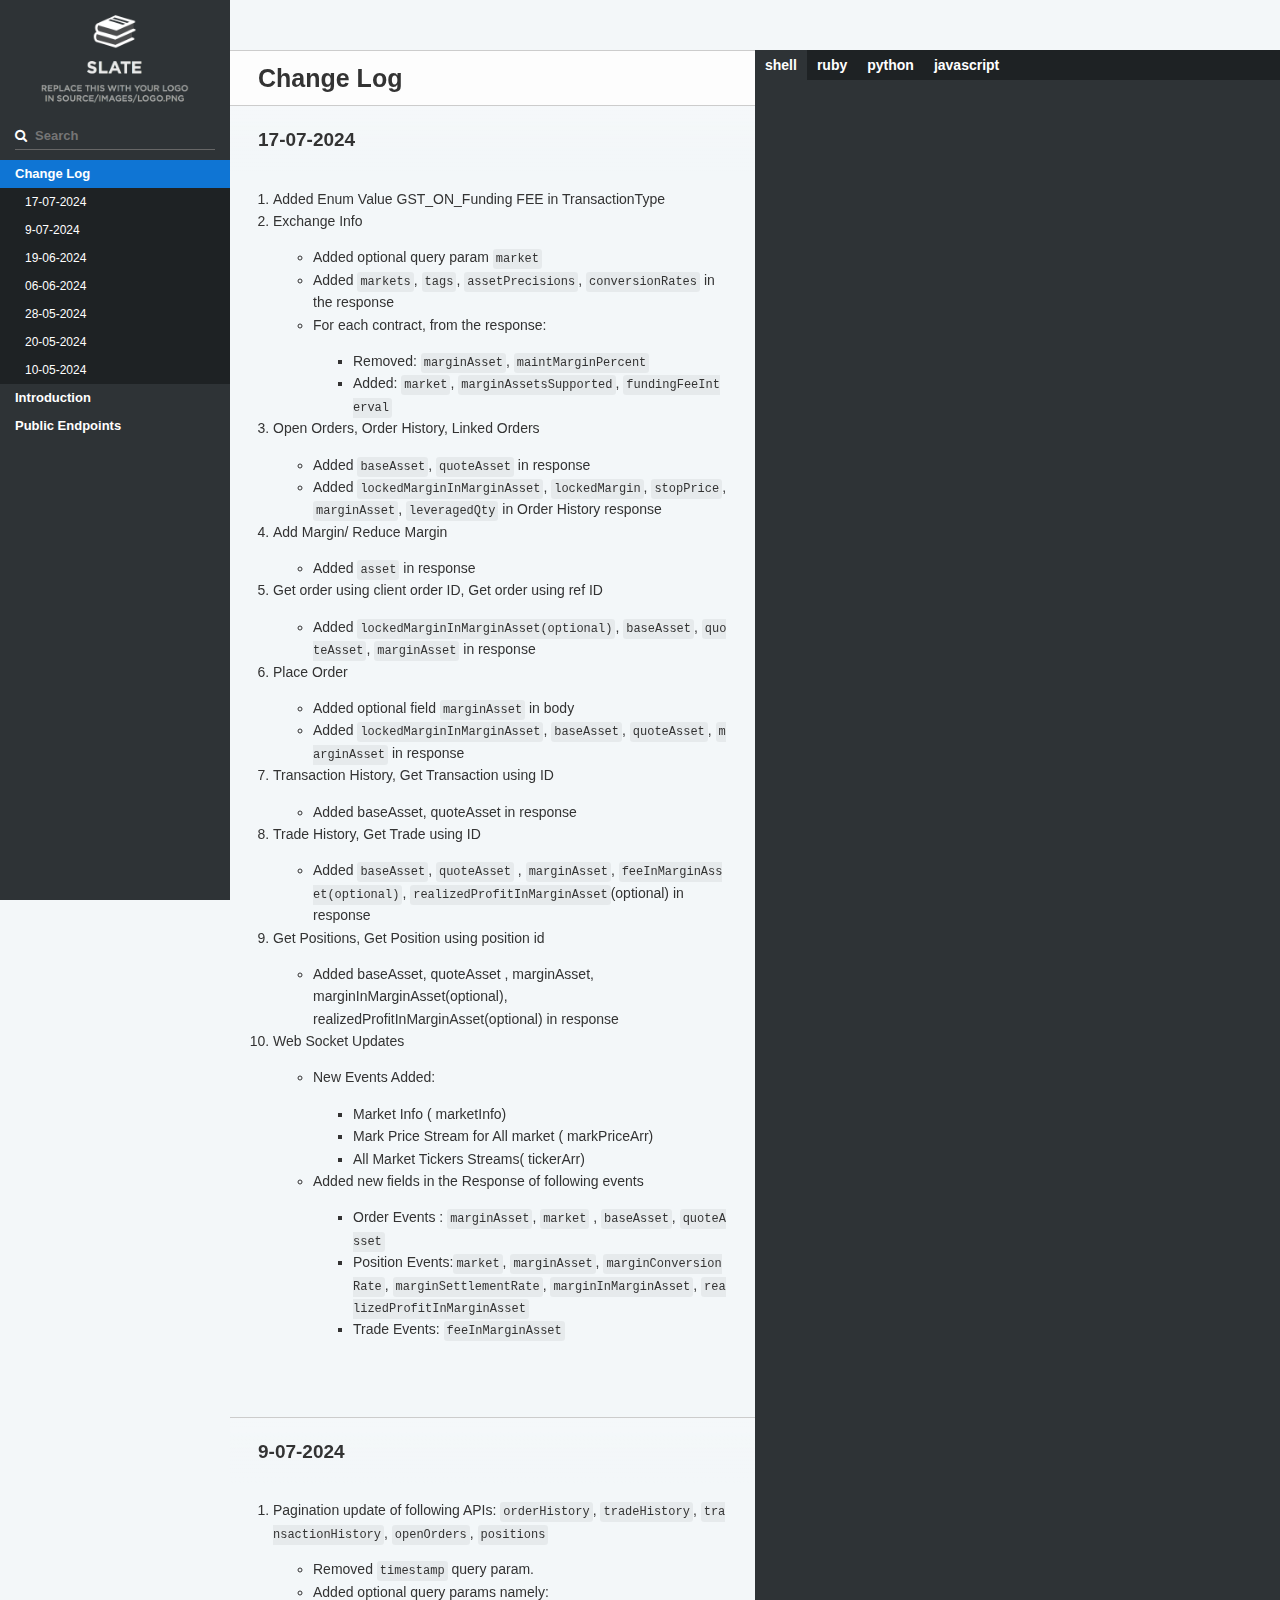
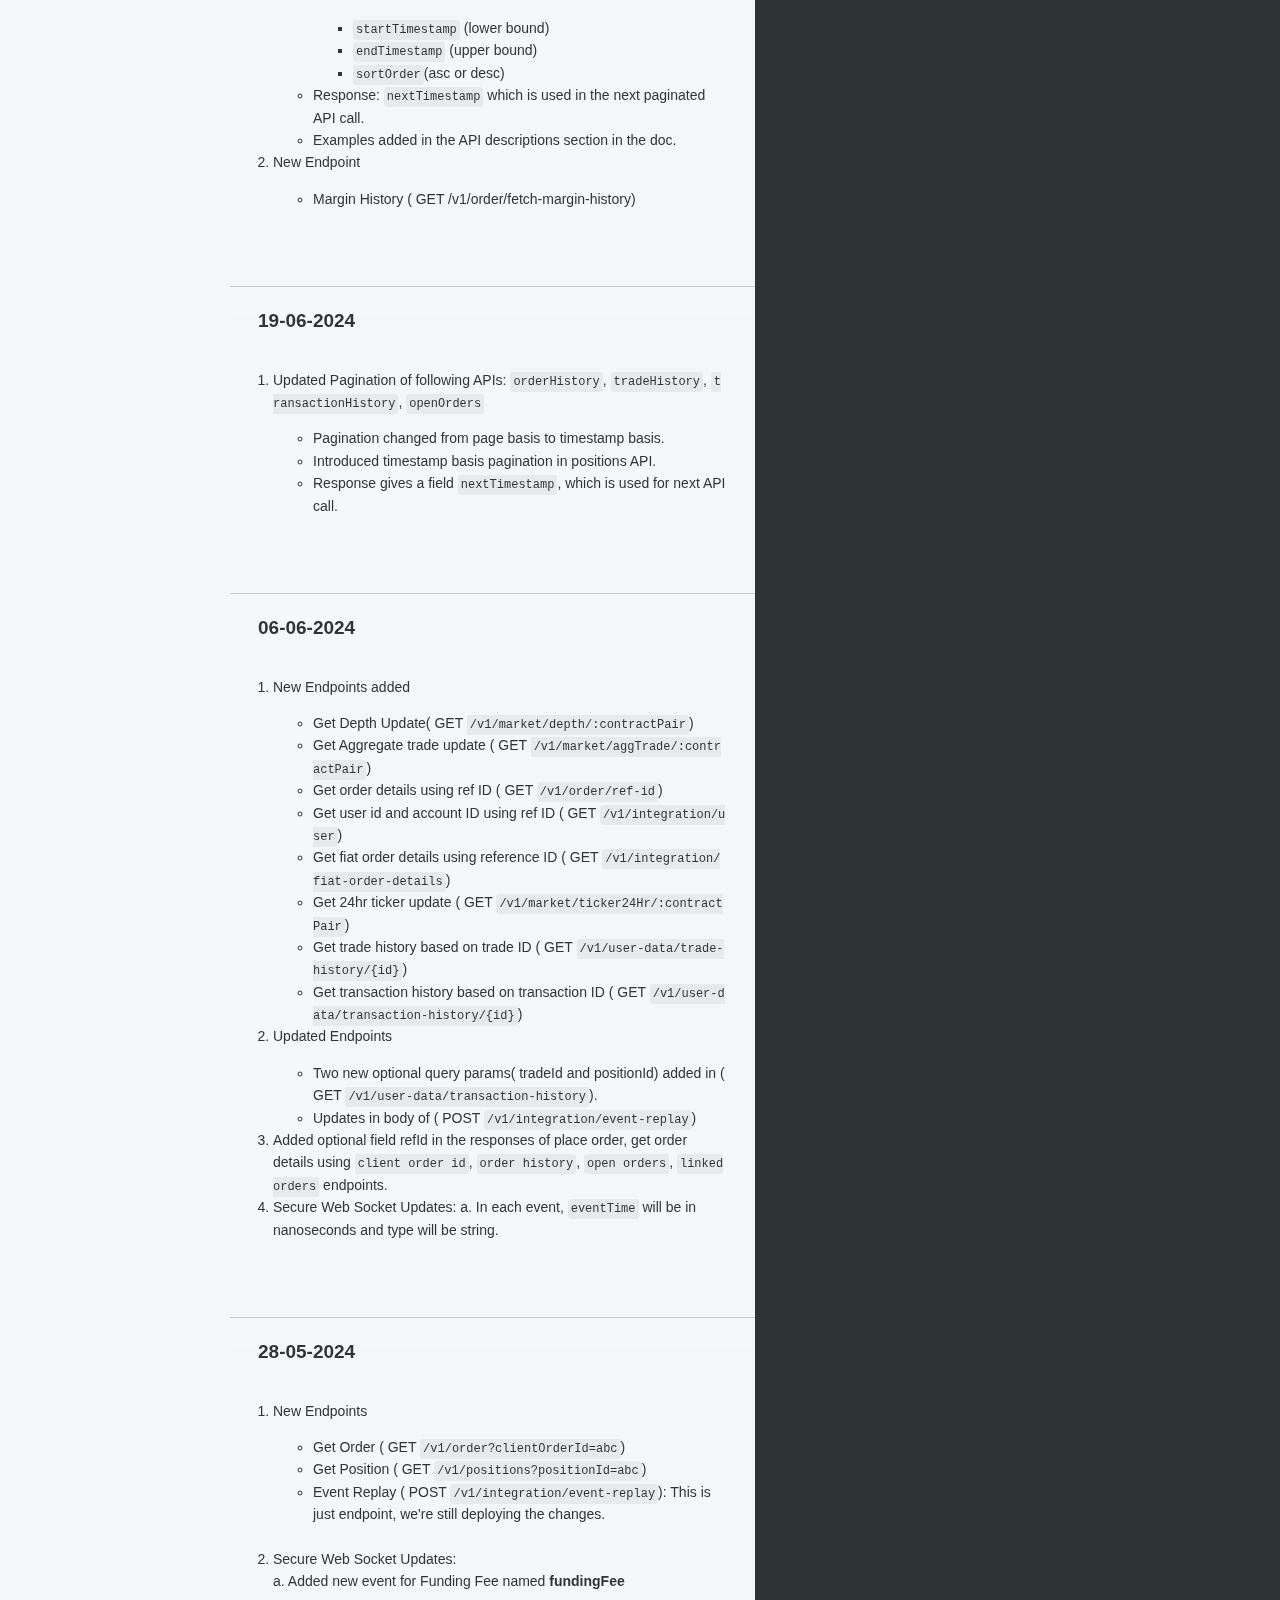
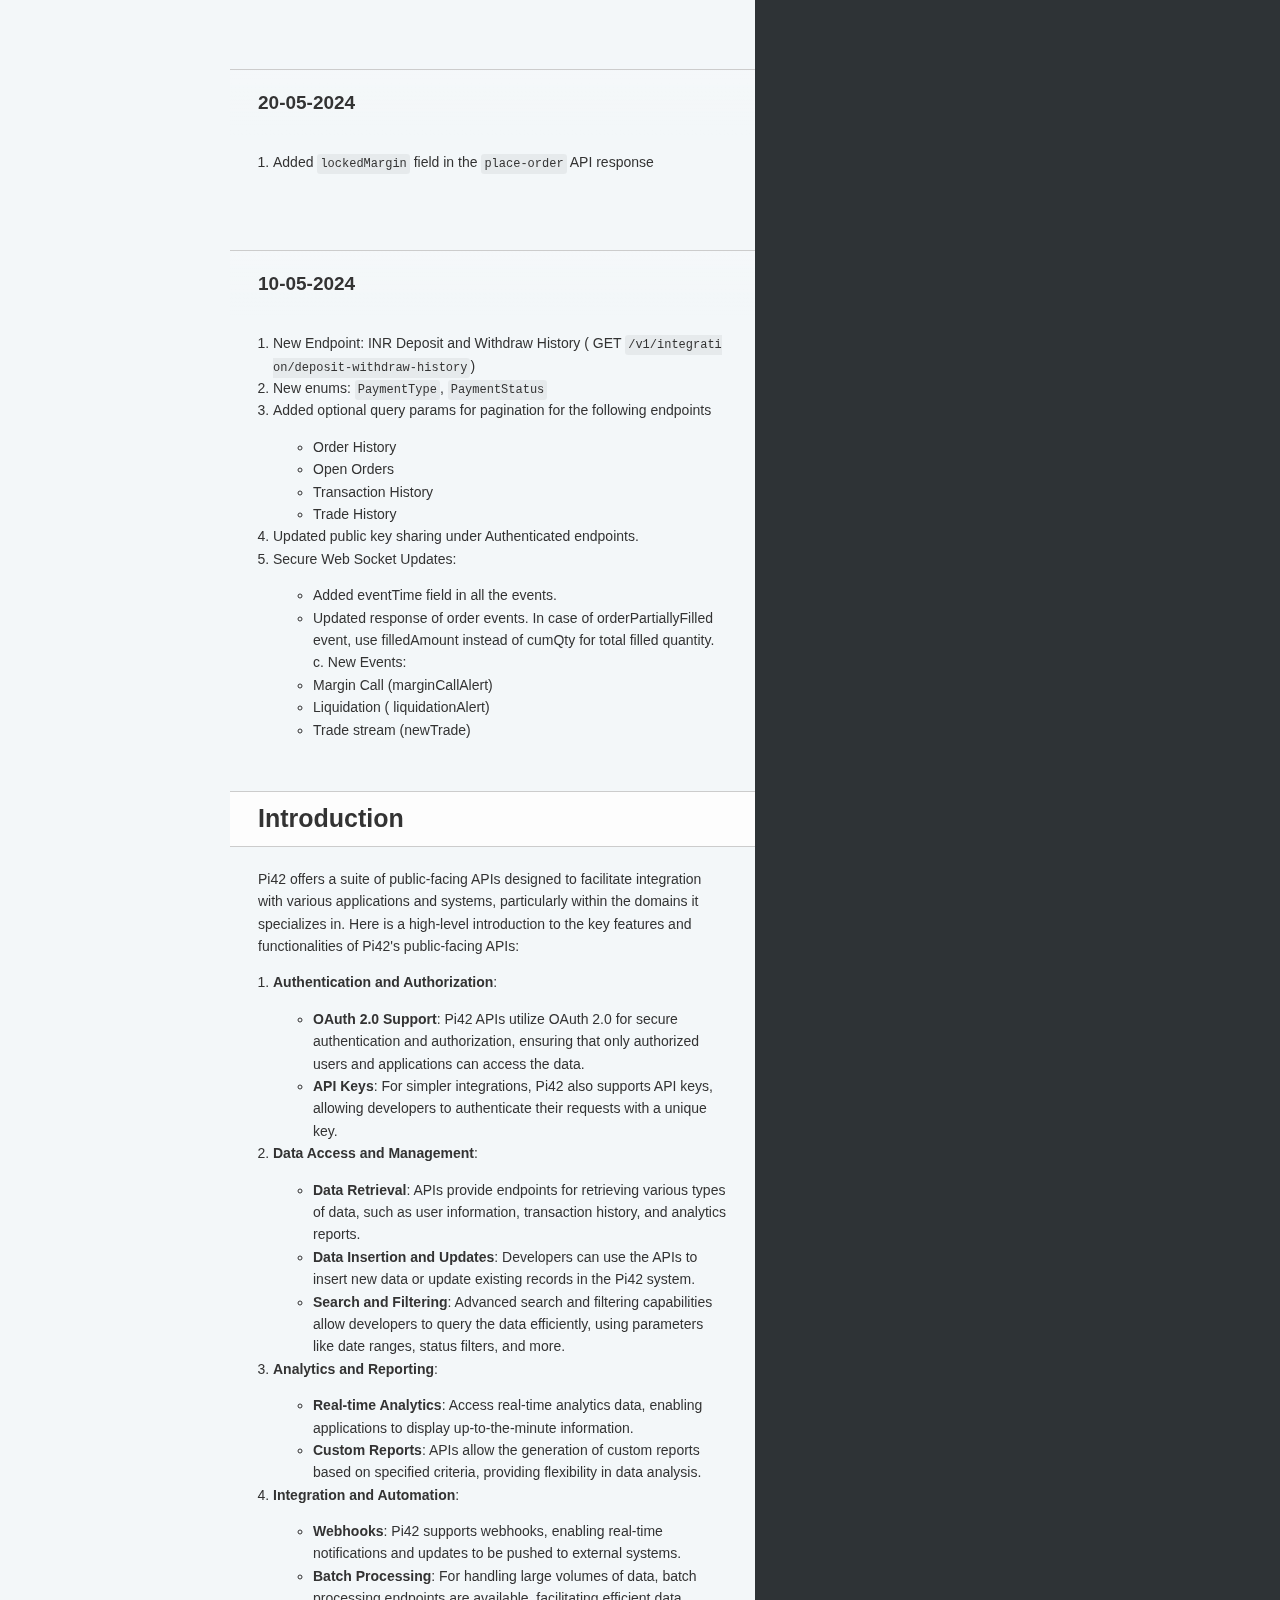
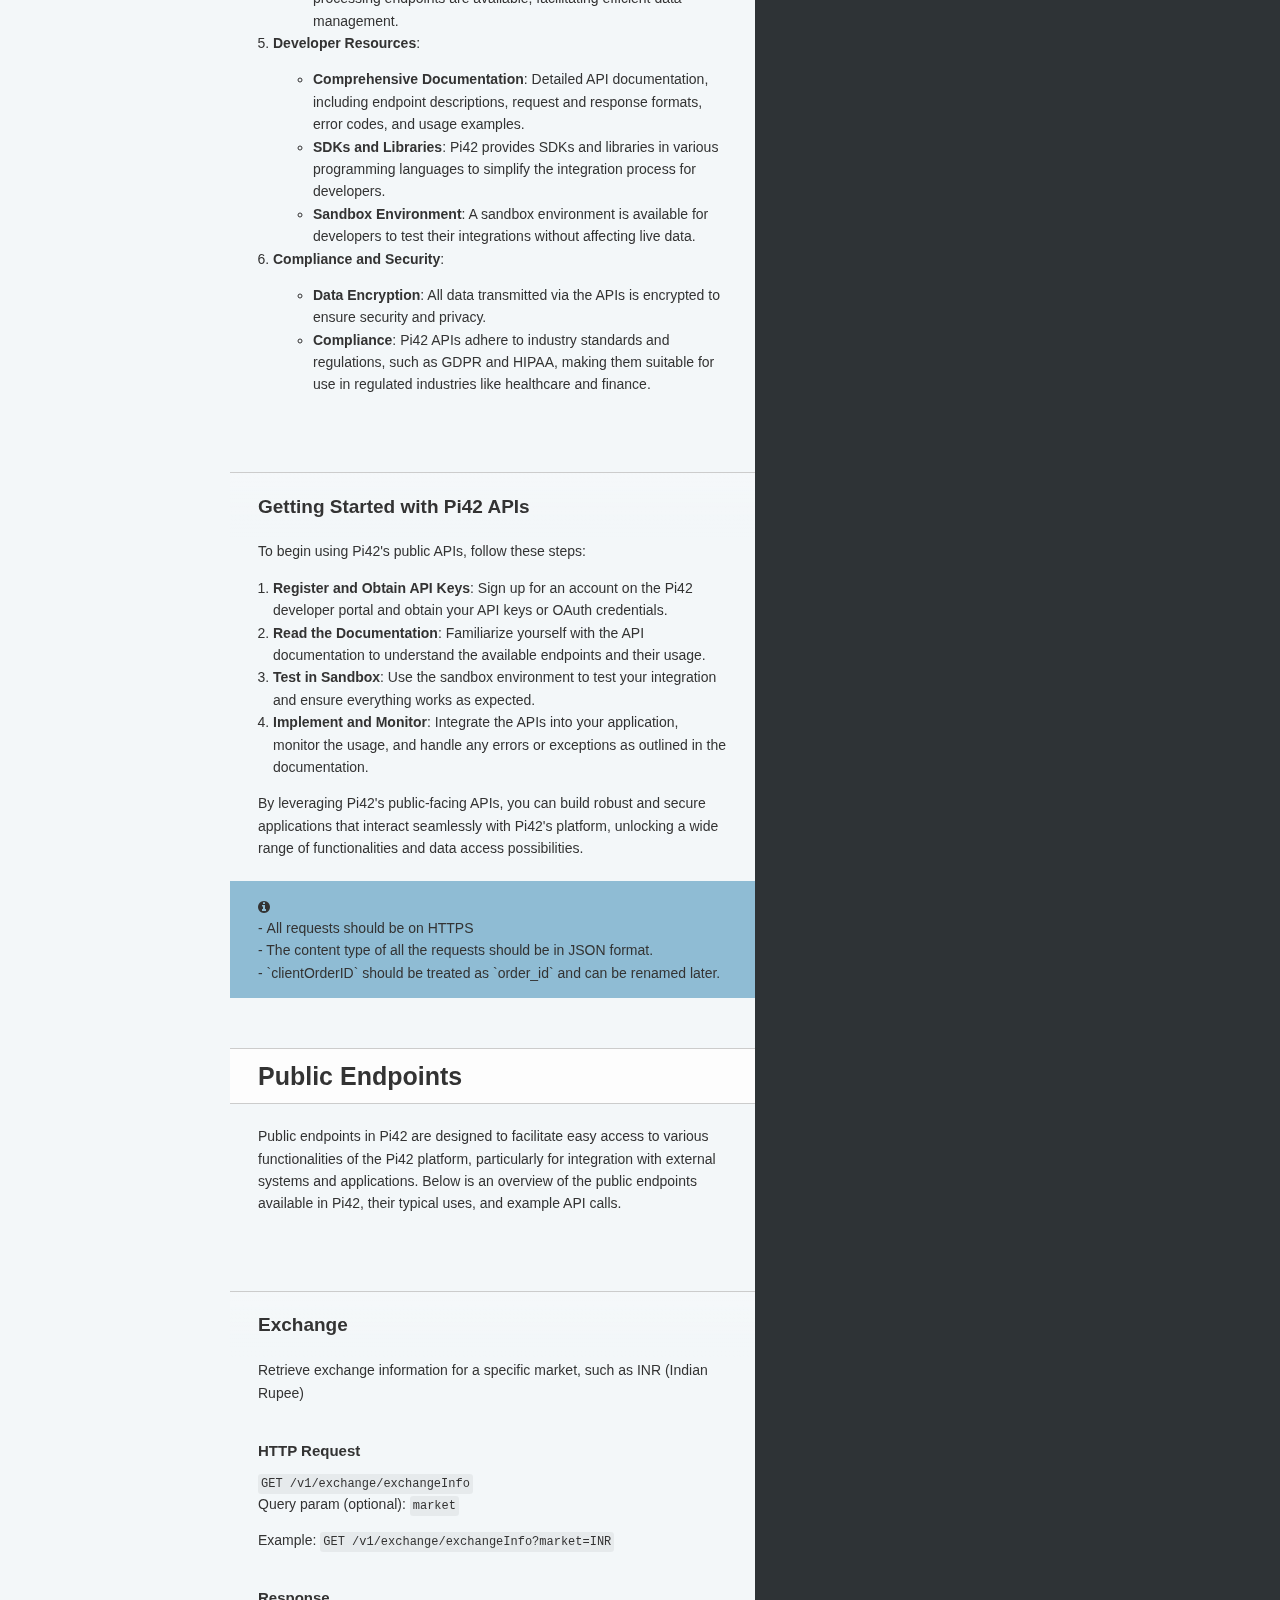
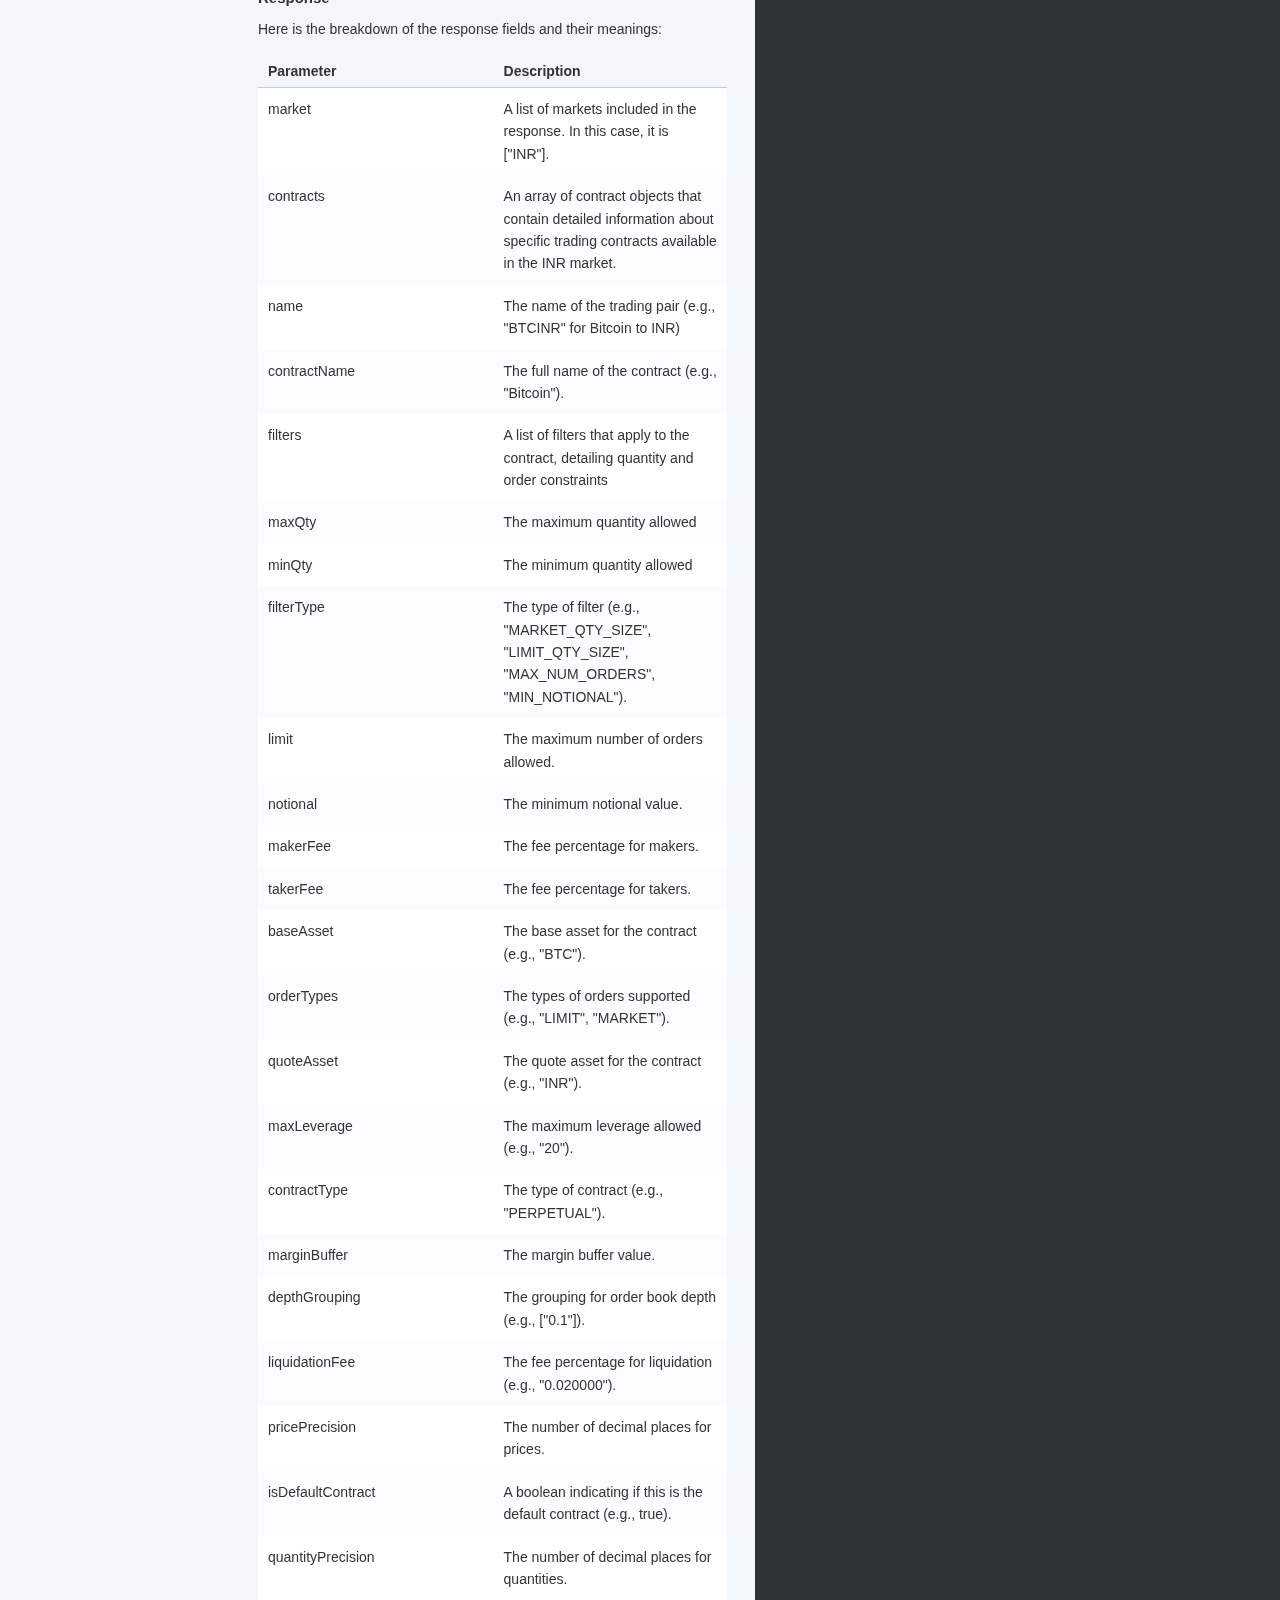
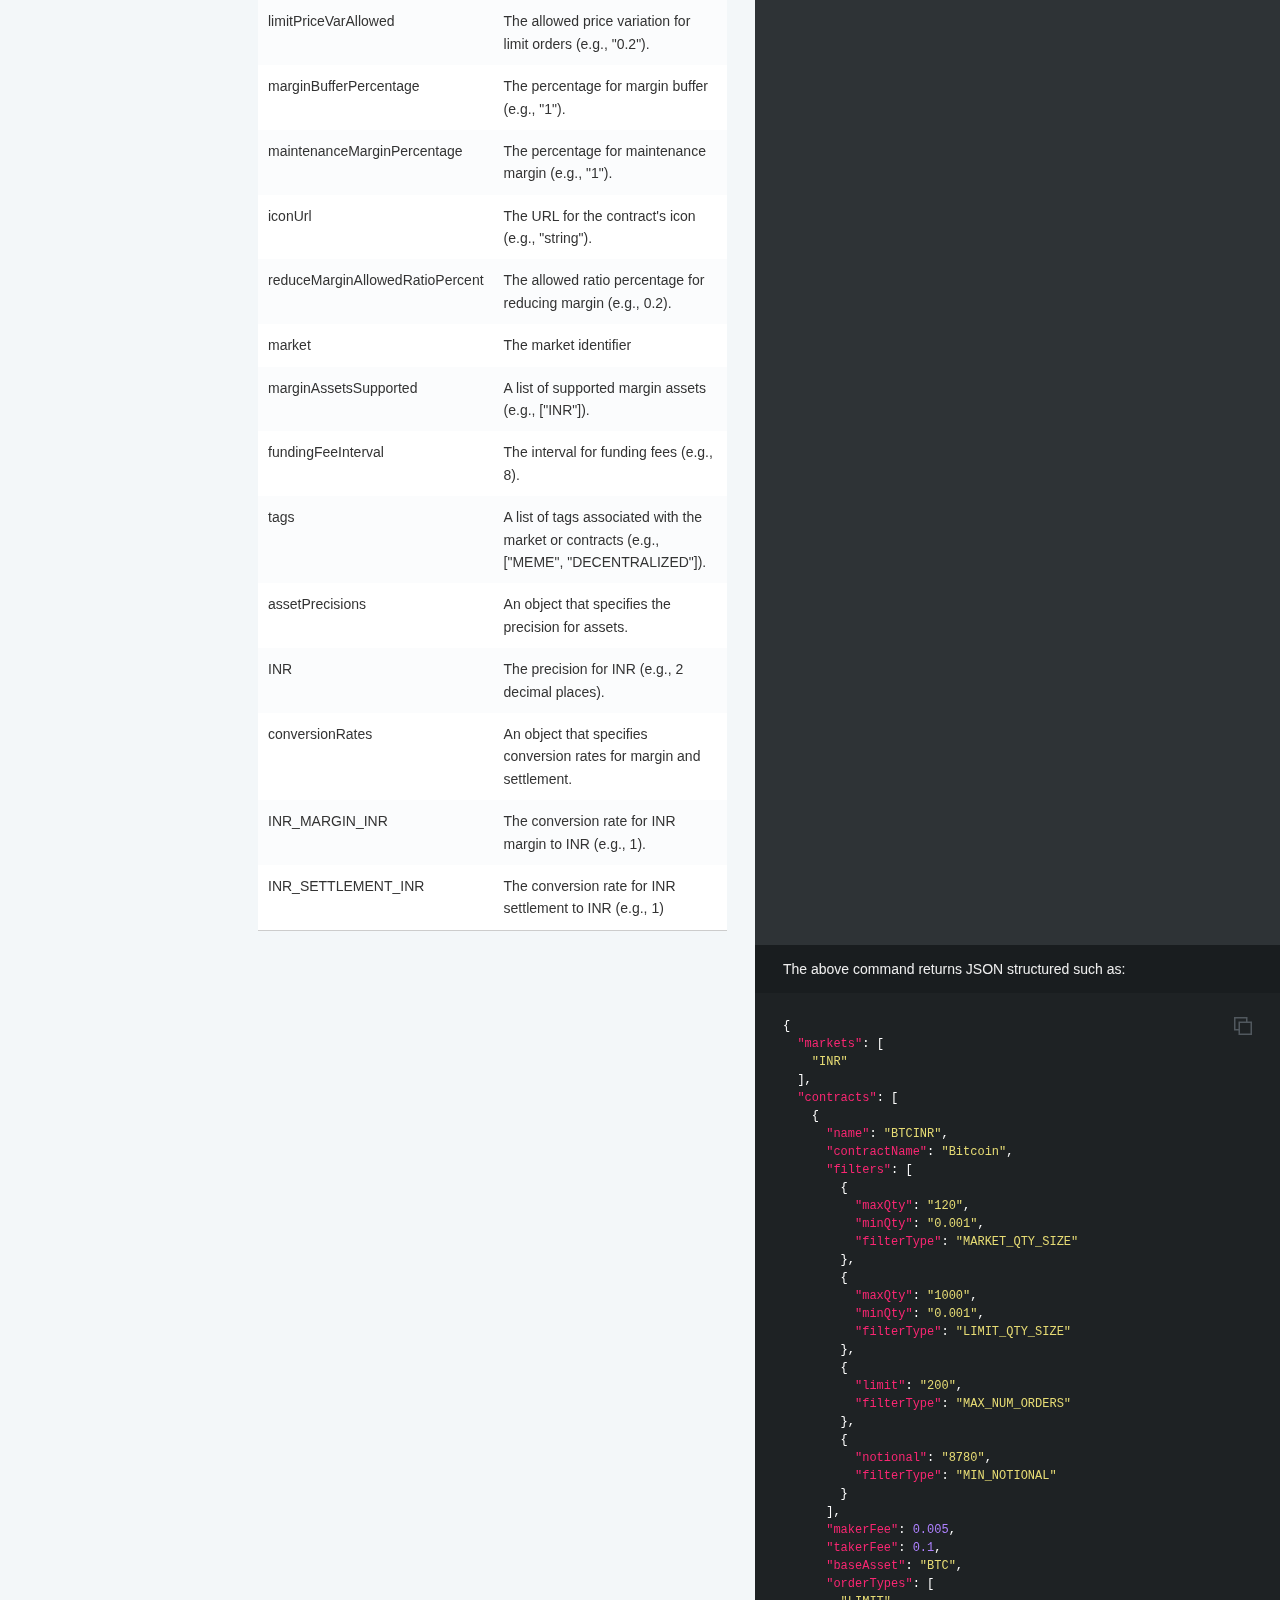
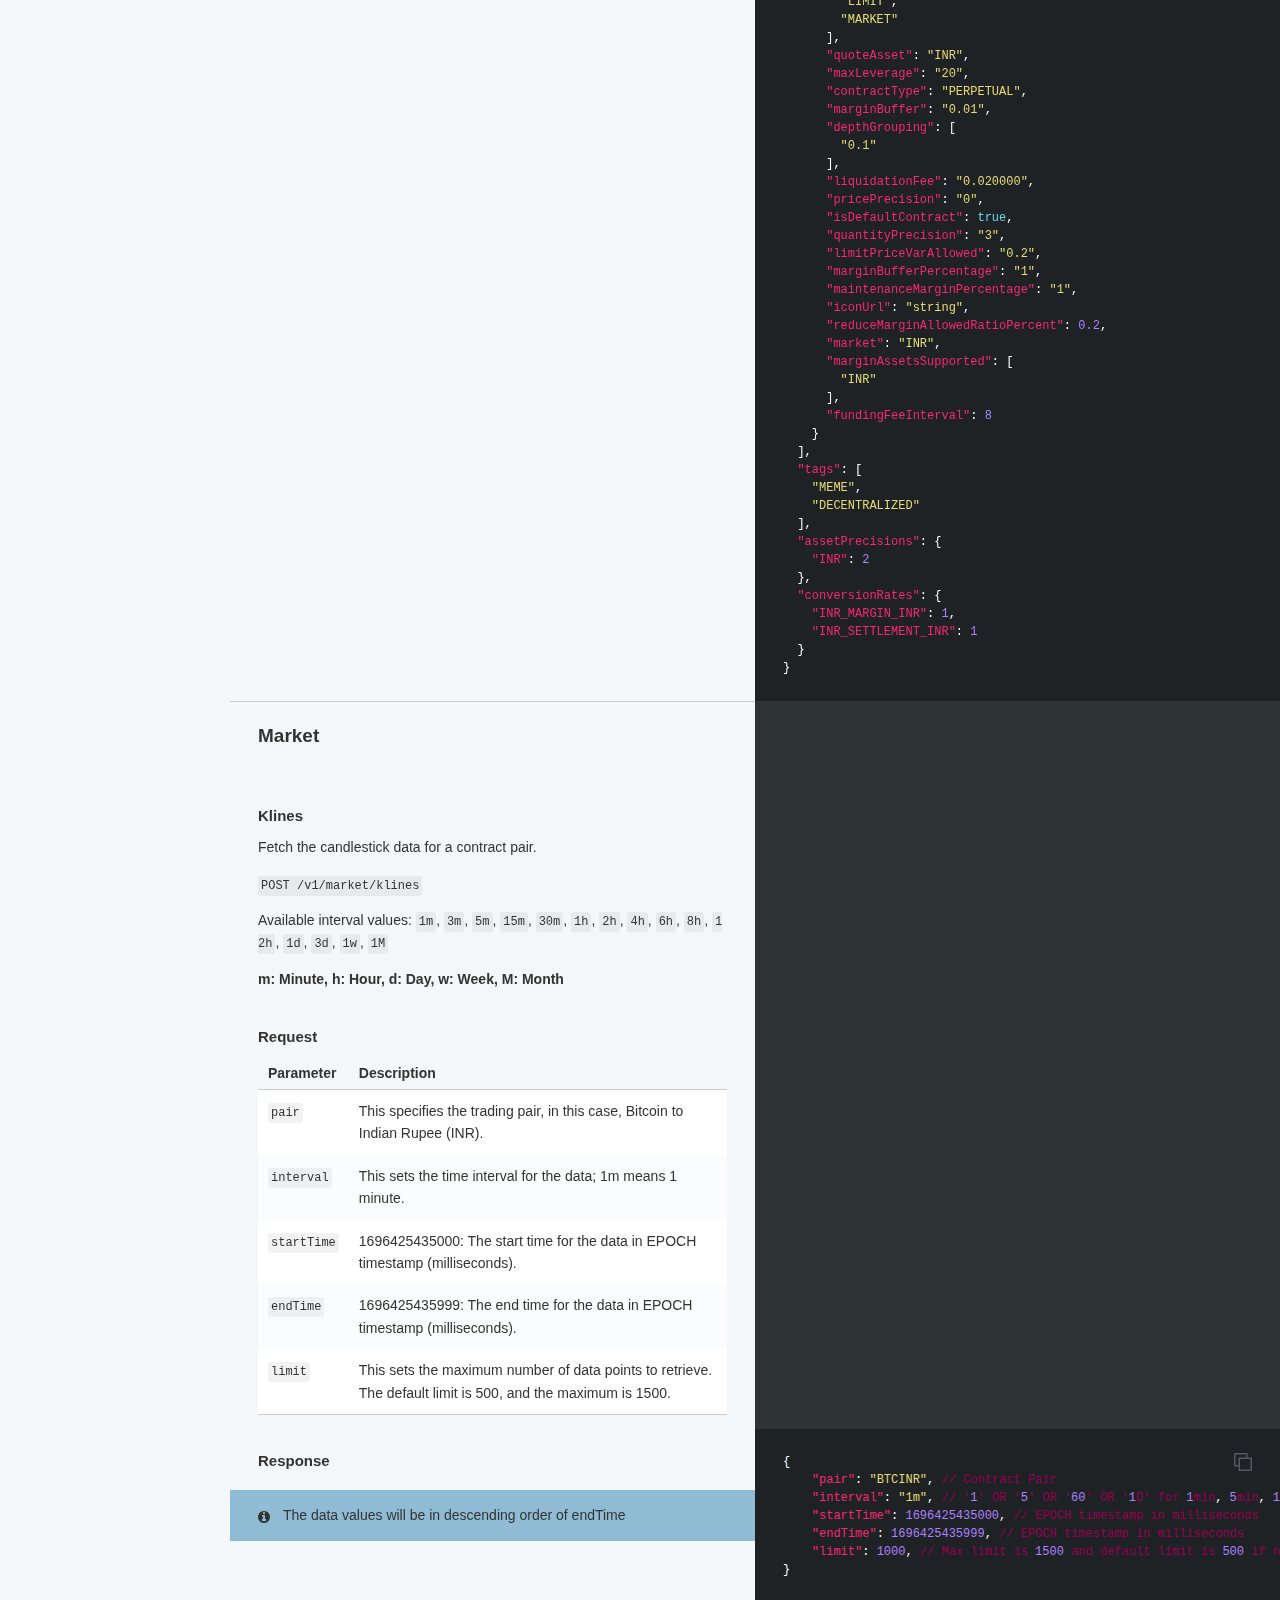
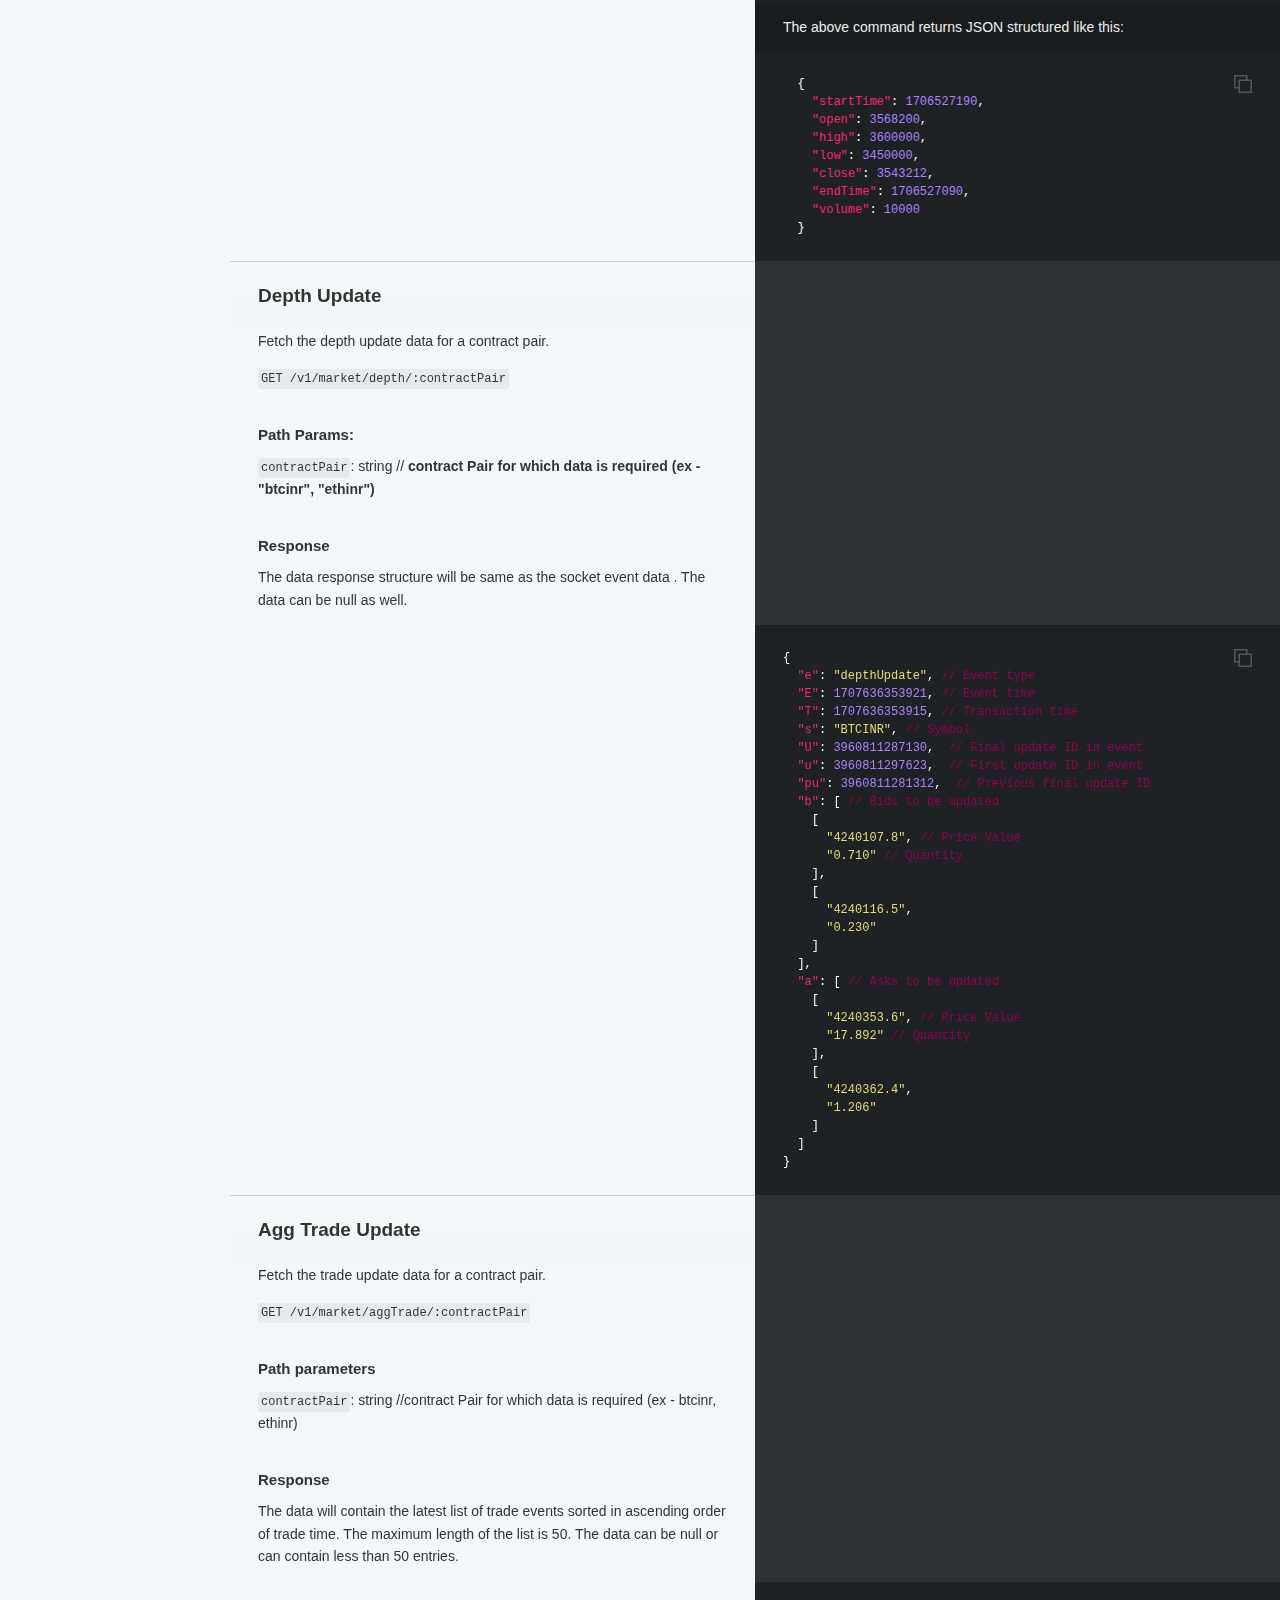
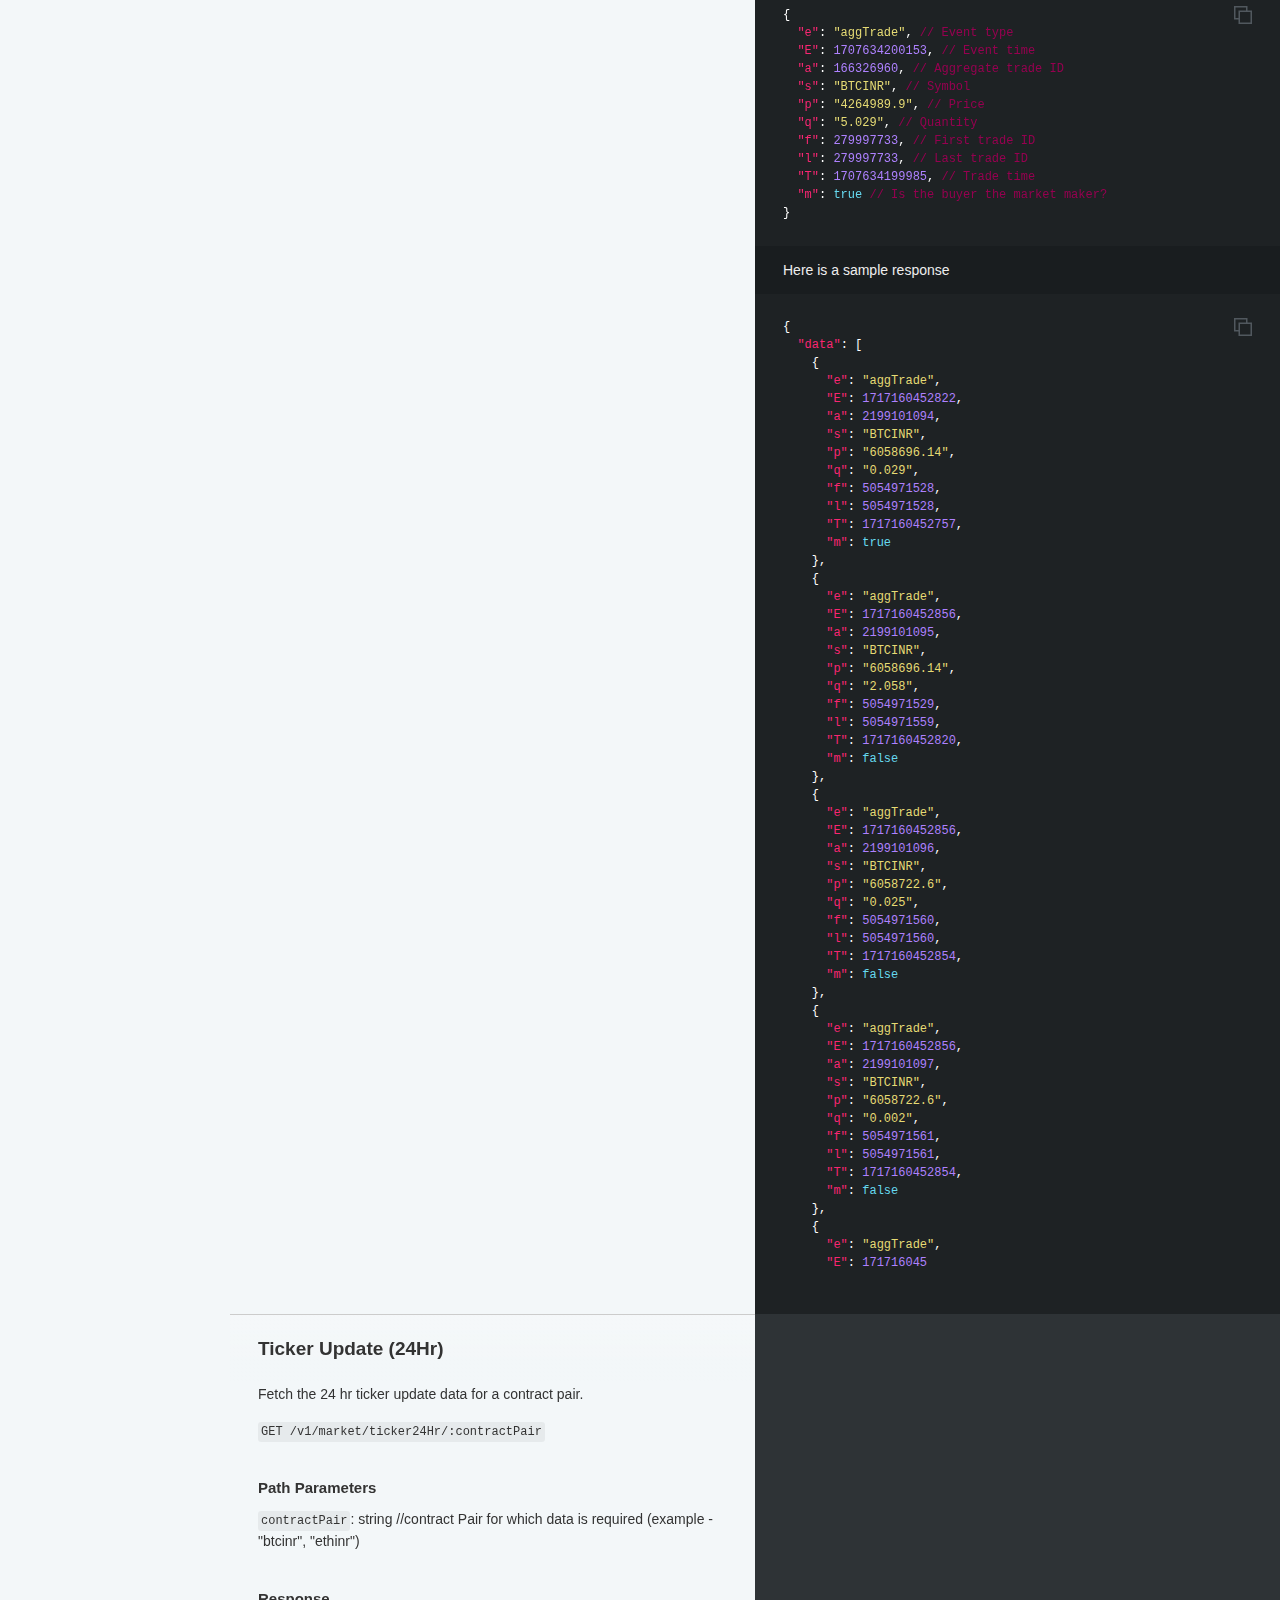
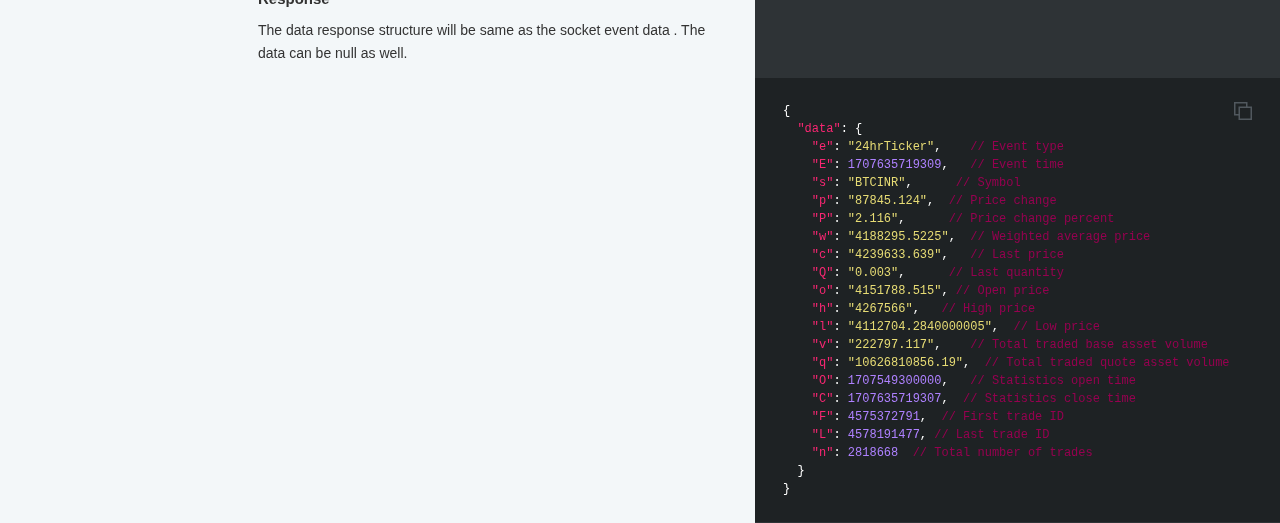
==== source/index.html @ c0014d9d "Added Redirect.html" ====
<!DOCTYPE html>
<html>
<head>
  <meta http-equiv="refresh" content="0; url=https://lightningnodes.github.io/" />
  <title>Redirecting...</title>
</head>
<body>
  <p>If you are not redirected automatically, follow this <a href="https://lightningnodes.github.io/">link</a>.</p>
</body>
</html>
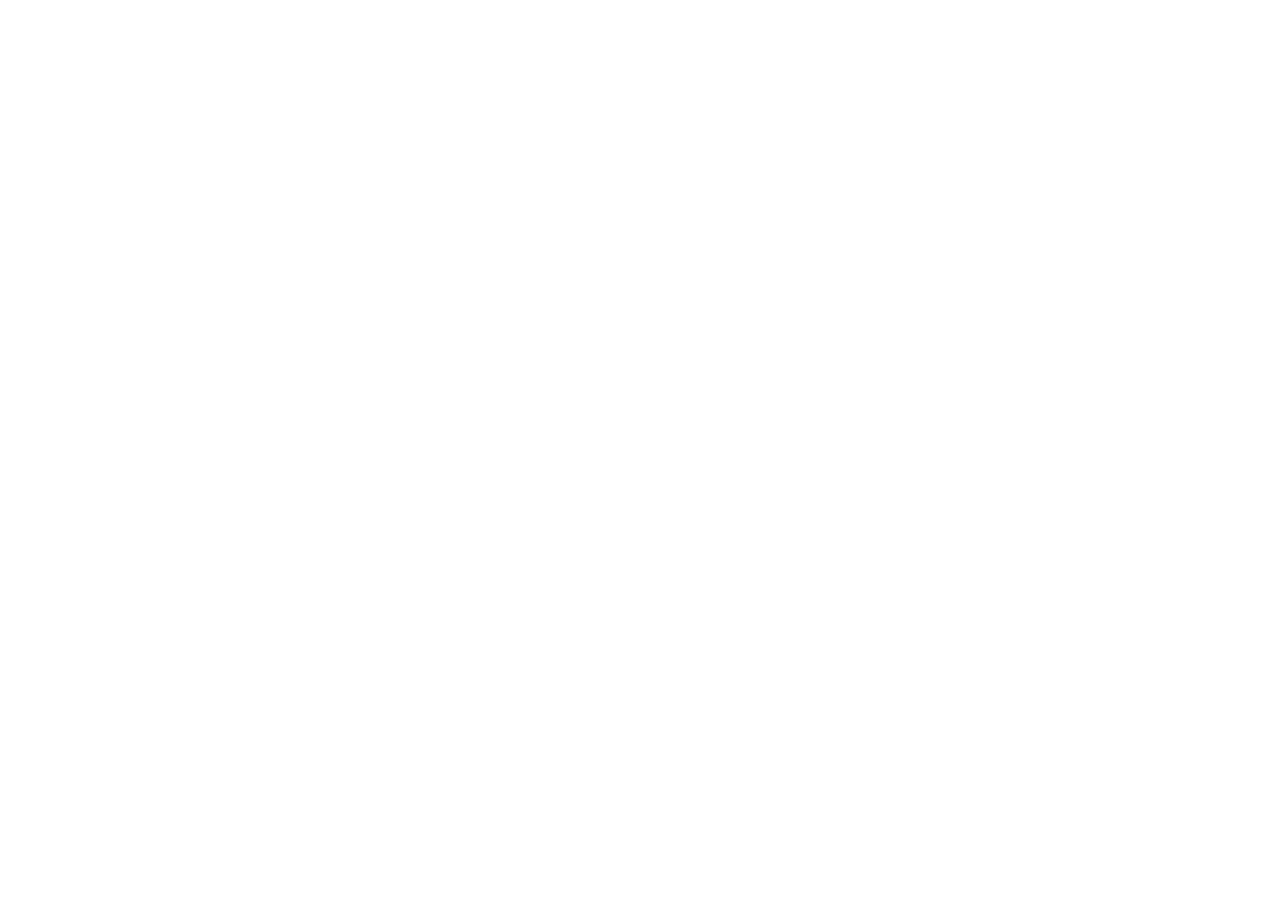
==== commit 3dd5c889: "Update index.html" ====
--- a/source/index.html
+++ b/source/index.html
@@ -1,8 +1,10 @@
 <!DOCTYPE html>
 <html>
 <head>
-  <meta http-equiv="refresh" content="0; url=https://lightningnodes.github.io/" />
   <title>Redirecting...</title>
+  <script type="text/javascript">
+    window.location.href = "https://lightningnodes.github.io/";
+  </script>
 </head>
 <body>
   <p>If you are not redirected automatically, follow this <a href="https://lightningnodes.github.io/">link</a>.</p>
